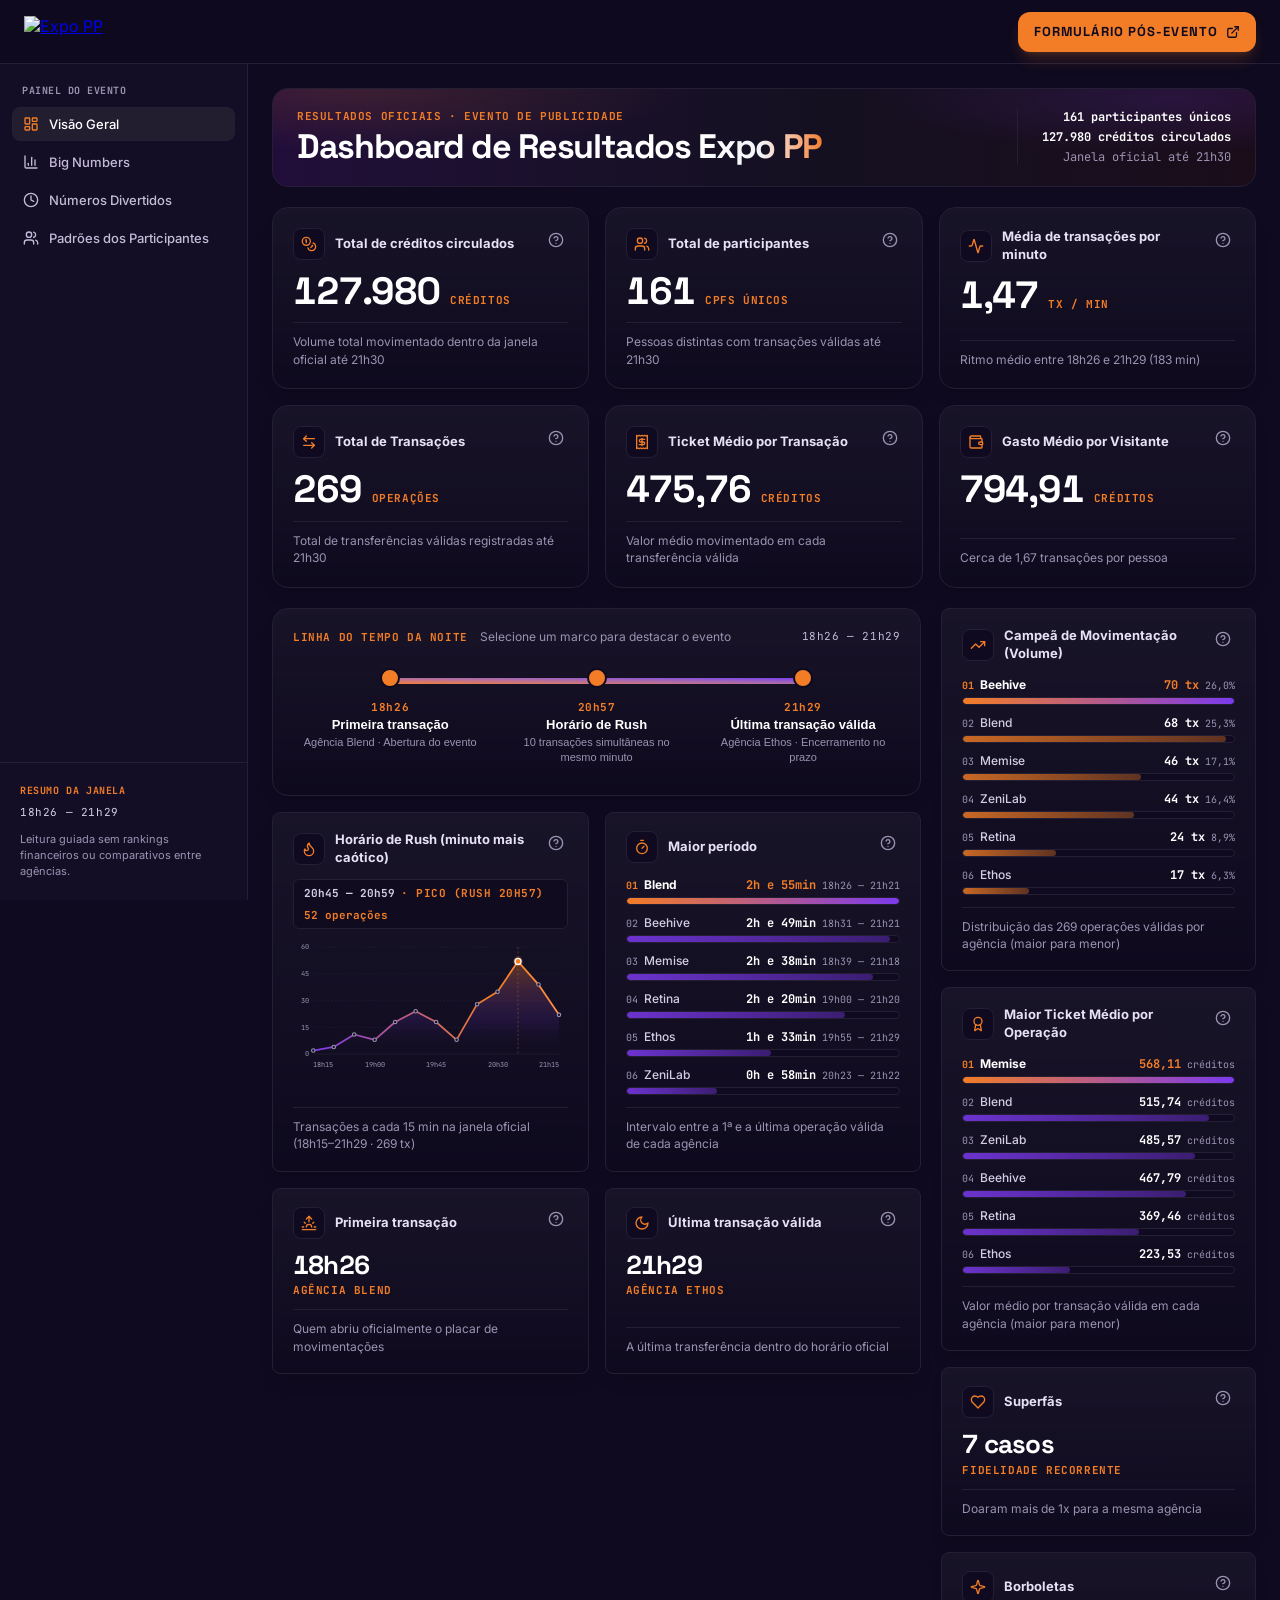
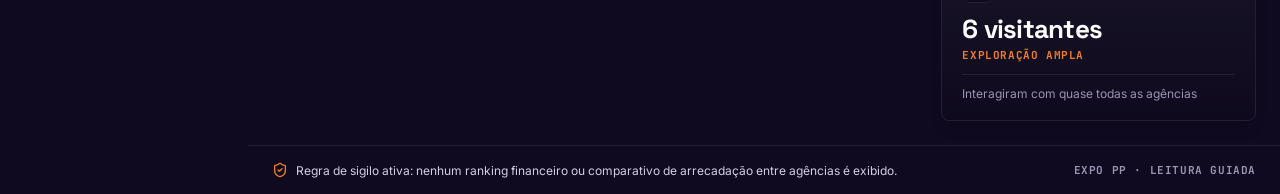
==== public/expo-pp-dashboard.html @ 31210243 "feat: initialize Expo PP dashboard project Set up the project structure with Vite, React 19, and Tai" ====
<!doctype html>
<html lang="pt-BR">
  <head>
    <meta charset="UTF-8" />
    <meta name="viewport" content="width=device-width, initial-scale=1.0" />
    <title>Expo PP — Dashboard de Resultados</title>
    <meta
      name="description"
      content="Dashboard de resultados e destaques comportamentais da Expo PP para os alunos participantes."
    />
    <link rel="preconnect" href="https://fonts.googleapis.com" />
    <link rel="preconnect" href="https://fonts.gstatic.com" crossorigin />
    <link
      href="https://fonts.googleapis.com/css2?family=Inter:wght@400;500;600;700&family=JetBrains+Mono:wght@400;500;700&family=Space+Grotesk:wght@500;700&display=swap"
      rel="stylesheet"
    />
    <style>
      :root {
        --expo-canvas: #0F0A1F;
        --expo-sidebar: #130E26;
        --expo-surface: #161126;
        --expo-surface-raised: #221E30;
        --expo-primary: #F27D26;
        --expo-purple: #7C3AED;
        --expo-hairline: #251F35;
        --expo-text: #FFFFFF;
        --expo-text-secondary: #D4CEE3;
        --expo-text-muted: #9B93B2;
        --expo-shadow-sm: rgba(0, 0, 0, 0.1) 0px 10px 15px -3px, rgba(0, 0, 0, 0.1) 0px 4px 6px -4px;
        --expo-shadow-md: oklab(0.710617 0.106104 0.132957 / 0.2) 0px 10px 15px -3px, oklab(0.710617 0.106104 0.132957 / 0.2) 0px 4px 6px -4px;
        --expo-shadow-lg: oklab(0.710617 0.106104 0.132957 / 0.1) 0px 20px 25px -5px, oklab(0.710617 0.106104 0.132957 / 0.1) 0px 8px 10px -6px;
      }

      *, *::before, *::after {
        box-sizing: border-box;
      }

      html {
        background-color: var(--expo-canvas);
        color: var(--expo-text);
        font-family: "Inter", system-ui, -apple-system, sans-serif;
        scroll-behavior: smooth;
      }

      body {
        margin: 0;
        background-color: var(--expo-canvas);
        color: var(--expo-text);
        -webkit-font-smoothing: antialiased;
        overflow-x: hidden;
      }

      ::selection {
        background: rgba(242, 125, 38, 0.3);
        color: #FFFFFF;
      }

      /* Shell */
      .app-shell {
        display: flex;
        flex-direction: column;
        min-height: 100vh;
      }

      .body-layout {
        display: flex;
        flex: 1;
      }

      .sidebar {
        display: none;
        width: 248px;
        flex-shrink: 0;
        flex-direction: column;
        justify-content: space-between;
        border-right: 1px solid var(--expo-hairline);
        background-color: var(--expo-sidebar);
        position: sticky;
        top: 64px;
        height: calc(100vh - 64px);
      }

      @media (min-width: 1024px) {
        .sidebar {
          display: flex;
        }
      }

      .brand-text {
        font-family: "JetBrains Mono", ui-monospace, monospace;
        font-size: 12px;
        font-weight: 700;
        letter-spacing: 0.6px;
        text-transform: uppercase;
        color: #FFFFFF;
      }

      .sidebar-nav-wrap {
        padding: 20px 12px;
      }

      .sidebar-kicker {
        margin: 0 0 10px;
        padding: 0 10px;
        font-family: "JetBrains Mono", ui-monospace, monospace;
        font-size: 10px;
        font-weight: 700;
        letter-spacing: 0.5px;
        text-transform: uppercase;
        color: var(--expo-text-muted);
      }

      .sidebar-nav {
        display: flex;
        flex-direction: column;
        gap: 4px;
      }

      .sidebar-link {
        display: flex;
        align-items: center;
        gap: 10px;
        padding: 8px 10px;
        border-radius: 8px;
        border: 1px solid transparent;
        text-decoration: none;
        font-size: 13px;
        font-weight: 500;
        color: #C4BBD9;
        white-space: nowrap;
        transition: background-color 150ms cubic-bezier(0.16, 1, 0.3, 1), color 150ms cubic-bezier(0.16, 1, 0.3, 1);
      }

      .sidebar-link:hover,
      .sidebar-link:focus-visible {
        background-color: #1B1530;
        color: #FFFFFF;
        outline: none;
      }

      .sidebar-link[data-active="true"] {
        background-color: var(--expo-surface-raised);
        border-color: var(--expo-hairline);
        color: #FFFFFF;
      }

      .sidebar-link[data-active="true"] svg {
        color: var(--expo-primary);
      }

      .sidebar-footer {
        border-top: 1px solid var(--expo-hairline);
        padding: 20px;
        font-size: 12px;
        line-height: 1.5;
      }

      .workspace {
        display: flex;
        flex: 1;
        min-width: 0;
        flex-direction: column;
      }

      /* Top Header */
      .topbar {
        position: sticky;
        top: 0;
        z-index: 30;
        display: flex;
        align-items: center;
        justify-content: space-between;
        gap: 16px;
        height: 64px;
        padding: 0 16px;
        border-bottom: 1px solid var(--expo-hairline);
        background: rgba(15, 10, 31, 0.95);
        backdrop-filter: blur(12px);
      }

      @media (min-width: 640px) {
        .topbar {
          padding: 0 24px;
        }
      }

      .logo-link {
        display: inline-flex;
        align-items: center;
        flex-shrink: 0;
        border-radius: 8px;
      }

      .logo-link:focus-visible {
        outline: none;
        box-shadow: 0 0 0 2px var(--expo-primary);
      }

      .logo-img {
        height: 32px;
        width: auto;
        object-fit: contain;
        display: block;
      }

      .cta-form-btn {
        display: inline-flex;
        align-items: center;
        gap: 8px;
        height: 40px;
        padding: 0 16px;
        flex-shrink: 0;
        border-radius: 12px;
        background-color: var(--expo-primary);
        color: #0F0A1F;
        text-decoration: none;
        font-family: "Space Grotesk", system-ui, sans-serif;
        font-size: 13px;
        font-weight: 700;
        letter-spacing: 1.1px;
        text-transform: uppercase;
        white-space: nowrap;
        box-shadow: var(--expo-shadow-md);
        transition: background-color 150ms cubic-bezier(0.16, 1, 0.3, 1);
      }

      .cta-form-btn:hover {
        background-color: #FF9142;
      }

      .cta-form-btn:focus-visible {
        outline: none;
        box-shadow: 0 0 0 2px #FFFFFF;
      }

      /* Main Canvas */
      .canvas {
        flex: 1;
        padding: 20px 16px;
      }

      @media (min-width: 640px) {
        .canvas {
          padding: 24px;
        }
      }

      .canvas-inner {
        width: 100%;
        max-width: 1320px;
        margin: 0 auto;
        display: flex;
        flex-direction: column;
        gap: 20px;
      }

      .banner {
        scroll-margin-top: 80px;
        border-radius: 16px;
        border: 1px solid var(--expo-hairline);
        padding: 20px;
        background:
          radial-gradient(50% 90% at 8% 0%, oklab(0.710617 0.106104 0.132957 / 0.14) 0%, transparent 70%),
          radial-gradient(45% 80% at 92% 10%, rgba(124, 58, 237, 0.16) 0%, transparent 70%),
          linear-gradient(
            to right,
            oklab(0.381 0.100917 -0.144194 / 0.25) 0%,
            rgba(22, 18, 33, 0.75) 55%,
            oklab(0.266 0.0637018 0.0467235 / 0.22) 100%
          );
      }

      @media (min-width: 640px) {
        .banner {
          padding: 20px 24px;
        }
      }

      .banner-row {
        display: flex;
        flex-direction: column;
        gap: 12px;
      }

      @media (min-width: 1024px) {
        .banner-row {
          flex-direction: row;
          align-items: center;
          justify-content: space-between;
        }
      }

      .kicker {
        margin: 0;
        font-family: "JetBrains Mono", ui-monospace, monospace;
        font-size: 11px;
        font-weight: 700;
        letter-spacing: 0.6px;
        text-transform: uppercase;
        color: var(--expo-primary);
      }

      .banner-title {
        margin: 6px 0 0;
        font-family: "Space Grotesk", system-ui, sans-serif;
        font-size: 28px;
        font-weight: 700;
        line-height: 1.08;
        letter-spacing: -0.04em;
        text-wrap: balance;
        color: #FFFFFF;
      }

      @media (min-width: 640px) {
        .banner-title {
          font-size: 34px;
        }
      }

      .gradient-word {
        background: linear-gradient(
          to right,
          rgb(255, 255, 255) 0%,
          oklch(0.968 0.007 247.896) 50%,
          rgb(242, 125, 38) 100%
        );
        -webkit-background-clip: text;
        background-clip: text;
        color: transparent;
      }

      .banner-sub {
        margin: 6px 0 0;
        max-width: 672px;
        font-size: 14px;
        line-height: 1.55;
        color: var(--expo-text-secondary);
      }

      .banner-meta {
        display: flex;
        flex-wrap: wrap;
        align-items: center;
        gap: 4px 12px;
        border-top: 1px solid var(--expo-hairline);
        padding-top: 12px;
        font-family: "JetBrains Mono", ui-monospace, monospace;
        font-size: 12px;
        color: var(--expo-text-muted);
      }

      @media (min-width: 1024px) {
        .banner-meta {
          border-top: none;
          border-left: 1px solid var(--expo-hairline);
          padding-top: 0;
          padding-left: 24px;
          flex-direction: column;
          align-items: flex-end;
          flex-shrink: 0;
        }
      }

      .banner-meta strong {
        color: #FFFFFF;
        font-variant-numeric: tabular-nums;
      }

      .banner-dot {
        display: inline;
      }

      @media (min-width: 1024px) {
        .banner-dot {
          display: none;
        }
      }

      /* Section Heads */
      .section-anchor {
        scroll-margin-top: 80px;
      }

      .section-head {
        display: flex;
        flex-wrap: wrap;
        align-items: baseline;
        justify-content: space-between;
        gap: 8px;
        margin-bottom: 12px;
      }

      .section-head-tight {
        margin-bottom: 0;
      }

      .section-title {
        margin: 0;
        font-family: "Space Grotesk", system-ui, sans-serif;
        font-size: 16px;
        font-weight: 700;
        letter-spacing: -0.01em;
        color: #FFFFFF;
      }

      .section-hint {
        font-size: 12px;
        color: var(--expo-text-muted);
      }

      /* Grids */
      .grid-kpi {
        display: grid;
        grid-template-columns: 1fr;
        gap: 16px;
      }

      @media (min-width: 768px) {
        .grid-kpi {
          grid-template-columns: repeat(3, minmax(0, 1fr));
        }
      }

      .bento-12 {
        display: grid;
        grid-template-columns: 1fr;
        gap: 20px;
      }

      @media (min-width: 1280px) {
        .bento-12 {
          grid-template-columns: repeat(12, minmax(0, 1fr));
        }
      }

      .bento-left {
        display: flex;
        flex-direction: column;
        gap: 16px;
      }

      .bento-right {
        display: flex;
        flex-direction: column;
        gap: 16px;
      }

      @media (min-width: 1280px) {
        .bento-left {
          grid-column: span 8 / span 8;
        }
        .bento-right {
          grid-column: span 4 / span 4;
        }
      }

      .grid-2 {
        display: grid;
        grid-template-columns: 1fr;
        gap: 16px;
      }

      @media (min-width: 640px) {
        .grid-2 {
          grid-template-columns: repeat(2, minmax(0, 1fr));
        }
      }

      .grid-3 {
        display: grid;
        grid-template-columns: 1fr;
        gap: 16px;
      }

      @media (min-width: 640px) {
        .grid-3 {
          grid-template-columns: repeat(2, minmax(0, 1fr));
        }
      }

      .grid-patterns {
        display: grid;
        grid-template-columns: 1fr;
        gap: 16px;
      }

      @media (min-width: 768px) {
        .grid-patterns {
          grid-template-columns: repeat(2, minmax(0, 1fr));
        }
      }

      @media (min-width: 1280px) {
        .grid-patterns {
          grid-template-columns: 1fr;
          flex: 1;
        }
      }

      /* Cards */
      .card {
        position: relative;
        display: flex;
        flex-direction: column;
        justify-content: space-between;
        padding: 18px 20px;
        border-radius: 8px;
        background: linear-gradient(180deg, rgba(34, 30, 48, 0.52) 0%, rgba(15, 10, 30, 0.92) 100%);
        border: 1px solid var(--expo-hairline);
        box-shadow: var(--expo-shadow-sm);
        transition:
          transform 180ms cubic-bezier(0.16, 1, 0.3, 1),
          border-color 180ms cubic-bezier(0.16, 1, 0.3, 1),
          box-shadow 180ms cubic-bezier(0.16, 1, 0.3, 1);
      }

      .card-kpi {
        border-radius: 16px;
        padding: 20px;
      }

      .card:hover,
      .card:focus-within {
        z-index: 20;
        transform: translateY(-2px);
        border-color: rgba(242, 125, 38, 0.44);
        box-shadow: var(--expo-shadow-md), 0 0 0 1px rgba(124, 58, 237, 0.25);
      }

      .card-purple:hover,
      .card-purple:focus-within {
        border-color: rgba(124, 58, 237, 0.48);
        box-shadow: var(--expo-shadow-lg), 0 0 0 1px rgba(242, 125, 38, 0.22);
      }

      .card-top {
        display: flex;
        align-items: flex-start;
        justify-content: space-between;
        gap: 8px;
      }

      .card-title-wrap {
        display: flex;
        align-items: center;
        gap: 10px;
        min-width: 0;
      }

      .icon-box {
        display: inline-flex;
        align-items: center;
        justify-content: center;
        width: 32px;
        height: 32px;
        flex-shrink: 0;
        border-radius: 8px;
        border: 1px solid var(--expo-hairline);
        background-color: var(--expo-canvas);
        color: var(--expo-primary);
      }

      .card-title {
        margin: 0;
        font-size: 13px;
        font-weight: 700;
        line-height: 1.38;
        color: #E7E2F3;
      }

      .card-value-row {
        margin-top: 12px;
        display: flex;
        flex-wrap: wrap;
        align-items: baseline;
        gap: 4px 10px;
      }

      .card-value-col {
        margin-top: 12px;
        display: flex;
        flex-direction: column;
        gap: 4px;
      }

      .card-value {
        margin: 0;
        font-family: "Space Grotesk", system-ui, sans-serif;
        font-weight: 700;
        letter-spacing: -0.03em;
        font-variant-numeric: tabular-nums;
        color: #FFFFFF;
      }

      .card-value-kpi {
        font-size: 34px;
        line-height: 1.02;
      }

      @media (min-width: 1280px) {
        .card-value-kpi {
          font-size: 38px;
        }
      }

      .card-value-tile {
        font-size: 24px;
        line-height: 1.1;
      }

      @media (min-width: 640px) {
        .card-value-tile {
          font-size: 26px;
        }
      }

      .card-unit {
        font-family: "JetBrains Mono", ui-monospace, monospace;
        font-size: 11px;
        font-weight: 700;
        letter-spacing: 0.6px;
        text-transform: uppercase;
        color: var(--expo-primary);
      }

      .card-sub {
        margin: 12px 0 0;
        padding-top: 10px;
        border-top: 1px solid var(--expo-hairline);
        font-size: 12px;
        line-height: 1.45;
        color: var(--expo-text-muted);
      }

      /* Horizontal Bar Chart */
      .bar-list {
        list-style: none;
        margin: 14px 0 0;
        padding: 0;
        display: flex;
        flex-direction: column;
        gap: 10px;
      }

      .bar-header {
        display: flex;
        align-items: baseline;
        justify-content: space-between;
        gap: 8px;
        margin-bottom: 4px;
        font-size: 12px;
      }

      .bar-label-wrap {
        display: flex;
        align-items: baseline;
        gap: 6px;
        min-width: 0;
      }

      .bar-rank {
        font-family: "JetBrains Mono", ui-monospace, monospace;
        font-size: 10px;
        font-variant-numeric: tabular-nums;
        color: var(--expo-text-muted);
      }

      .bar-rank-leader {
        font-weight: 700;
        color: var(--expo-primary);
      }

      .bar-agency {
        font-weight: 500;
        color: var(--expo-text-secondary);
        white-space: nowrap;
        overflow: hidden;
        text-overflow: ellipsis;
      }

      .bar-agency-leader {
        font-weight: 700;
        color: #FFFFFF;
      }

      .bar-val-wrap {
        display: flex;
        align-items: baseline;
        gap: 6px;
        flex-shrink: 0;
        font-family: "JetBrains Mono", ui-monospace, monospace;
        font-variant-numeric: tabular-nums;
      }

      .bar-val {
        font-size: 12px;
        font-weight: 700;
        color: #FFFFFF;
      }

      .bar-val-leader {
        color: var(--expo-primary);
      }

      .bar-detail {
        font-size: 10px;
        color: var(--expo-text-muted);
      }

      .bar-track {
        height: 8px;
        width: 100%;
        overflow: hidden;
        border-radius: 4px;
        border: 1px solid var(--expo-hairline);
        background-color: var(--expo-canvas);
      }

      .bar-fill {
        height: 100%;
        border-radius: 3px;
      }

      /* Line Chart */
      .line-chart-wrap {
        margin-top: 12px;
      }

      .line-readout {
        margin-bottom: 8px;
        display: flex;
        flex-wrap: wrap;
        align-items: center;
        justify-content: space-between;
        gap: 8px;
        border-radius: 6px;
        border: 1px solid var(--expo-hairline);
        background-color: rgba(15, 10, 31, 0.8);
        padding: 6px 10px;
        font-family: "JetBrains Mono", ui-monospace, monospace;
        font-size: 11px;
        font-variant-numeric: tabular-nums;
      }

      .line-readout-range {
        font-weight: 700;
        color: var(--expo-text-secondary);
      }

      .line-readout-peak {
        margin-left: 6px;
        font-weight: 700;
        text-transform: uppercase;
        letter-spacing: 0.5px;
        color: var(--expo-primary);
      }

      .line-readout-count {
        font-weight: 700;
        color: var(--expo-primary);
      }

      .line-svg {
        width: 100%;
        height: auto;
        overflow: visible;
        display: block;
        user-select: none;
      }

      .line-hit {
        cursor: pointer;
      }

      .line-hit:focus {
        outline: none;
      }

      /* Tooltip */
      .tooltip-wrap {
        position: relative;
        display: inline-flex;
        align-items: center;
      }

      .tooltip-btn {
        display: inline-flex;
        align-items: center;
        justify-content: center;
        width: 40px;
        height: 40px;
        margin: -8px;
        padding: 0;
        border: none;
        border-radius: 8px;
        background: transparent;
        color: var(--expo-text-muted);
        cursor: pointer;
        transition: color 150ms cubic-bezier(0.16, 1, 0.3, 1);
      }

      .tooltip-btn:hover,
      .tooltip-btn:focus-visible {
        color: var(--expo-primary);
        outline: none;
      }

      .tooltip-btn:focus-visible {
        box-shadow: 0 0 0 2px var(--expo-primary);
      }

      .tooltip-popover {
        position: absolute;
        right: 0;
        top: 100%;
        z-index: 30;
        width: 256px;
        max-width: calc(100vw - 3rem);
        margin-top: 8px;
        padding: 12px;
        border-radius: 8px;
        border: 1px solid rgba(242, 125, 38, 0.4);
        background-color: #17112B;
        color: #D4CEE3;
        font-size: 12px;
        line-height: 1.5;
        text-align: left;
        box-shadow: 0 14px 28px -6px rgba(0, 0, 0, 0.6), 0 10px 15px -3px oklab(0.710617 0.106104 0.132957 / 0.18);
        display: none;
      }

      .tooltip-popover[data-open="true"] {
        display: block;
      }

      .tooltip-kicker {
        margin: 0 0 4px;
        font-family: "JetBrains Mono", ui-monospace, monospace;
        font-size: 10px;
        font-weight: 700;
        letter-spacing: 0.5px;
        text-transform: uppercase;
        color: var(--expo-primary);
      }

      .tooltip-body {
        margin: 0;
      }

      /* Timeline */
      .timeline-head {
        display: flex;
        flex-wrap: wrap;
        align-items: center;
        justify-content: space-between;
        gap: 8px;
        margin-bottom: 16px;
      }

      .timeline-desktop-wrap {
        position: relative;
        display: none;
      }

      .timeline-track {
        pointer-events: none;
        position: absolute;
        left: 16.67%;
        right: 16.67%;
        top: 18px;
        height: 6px;
        border-radius: 8px;
        background-color: var(--expo-hairline);
      }

      .timeline-fill {
        height: 100%;
        width: 100%;
        border-radius: 8px;
        background: linear-gradient(to right top in oklab, rgb(242, 125, 38) 0%, rgb(124, 58, 237) 100%);
      }

      .timeline-grid {
        position: relative;
        list-style: none;
        margin: 0;
        padding: 0;
        display: grid;
        grid-template-columns: repeat(3, minmax(0, 1fr));
        gap: 12px;
      }

      .timeline-node-btn {
        display: flex;
        width: 100%;
        flex-direction: column;
        align-items: center;
        text-align: center;
        padding: 8px 8px 10px;
        border: none;
        border-radius: 8px;
        background: transparent;
        cursor: pointer;
        transition: background-color 150ms cubic-bezier(0.16, 1, 0.3, 1);
      }

      .timeline-node-btn:hover {
        background-color: rgba(27, 21, 48, 0.6);
      }

      .timeline-node-btn[aria-pressed="true"] {
        background-color: rgba(34, 30, 48, 0.75);
      }

      .timeline-node-btn:focus-visible {
        outline: none;
        box-shadow: 0 0 0 2px var(--expo-primary);
      }

      .timeline-dot {
        position: relative;
        z-index: 10;
        display: inline-block;
        width: 20px;
        height: 20px;
        margin-bottom: 12px;
        border-radius: 9999px;
        border: 2px solid #0F0A1F;
        background-color: var(--expo-primary);
        transition: transform 150ms cubic-bezier(0.16, 1, 0.3, 1), box-shadow 150ms cubic-bezier(0.16, 1, 0.3, 1);
      }

      .timeline-node-btn:hover .timeline-dot {
        transform: scale(1.1);
      }

      .timeline-node-btn[aria-pressed="true"] .timeline-dot {
        transform: scale(1.1);
        border-color: #FFFFFF;
        box-shadow: 0 0 0 4px rgba(242, 125, 38, 0.22);
      }

      .timeline-mobile {
        list-style: none;
        margin: 0;
        padding: 0;
        display: flex;
        flex-direction: column;
        gap: 8px;
      }

      .timeline-mobile-btn {
        display: flex;
        width: 100%;
        align-items: flex-start;
        gap: 12px;
        padding: 10px;
        border-radius: 8px;
        border: 1px solid var(--expo-hairline);
        background: transparent;
        text-align: left;
        cursor: pointer;
      }

      .timeline-mobile-btn[aria-pressed="true"] {
        border-color: rgba(242, 125, 38, 0.5);
        background-color: rgba(34, 30, 48, 0.75);
      }

      @media (min-width: 768px) {
        .timeline-desktop-wrap {
          display: block;
        }
        .timeline-mobile {
          display: none;
        }
      }

      .timeline-note {
        margin: 12px 0 0;
        padding-top: 10px;
        border-top: 1px solid var(--expo-hairline);
        font-size: 12px;
        color: var(--expo-text-secondary);
      }

      .card-selected {
        border-color: rgba(242, 125, 38, 0.65) !important;
        box-shadow: 0 0 0 1px rgba(242, 125, 38, 0.4), var(--expo-shadow-md) !important;
      }

      .timeline-time {
        margin: 0;
        font-family: "JetBrains Mono", ui-monospace, monospace;
        font-size: 11px;
        font-weight: 700;
        font-variant-numeric: tabular-nums;
        letter-spacing: 0.6px;
        color: var(--expo-primary);
      }

      .timeline-label {
        margin: 2px 0 0;
        font-size: 13px;
        font-weight: 700;
        line-height: 1.35;
        color: #FFFFFF;
      }

      .timeline-sub {
        margin: 2px 0 0;
        font-size: 11px;
        line-height: 1.35;
        color: var(--expo-text-muted);
      }

      /* Footer */
      .footer {
        border-top: 1px solid var(--expo-hairline);
        background-color: var(--expo-canvas);
        padding: 16px;
      }

      @media (min-width: 640px) {
        .footer {
          padding: 16px 24px;
        }
      }

      .footer-inner {
        max-width: 1320px;
        margin: 0 auto;
        display: flex;
        flex-direction: column;
        gap: 8px;
        font-size: 12px;
        color: var(--expo-text-muted);
      }

      @media (min-width: 640px) {
        .footer-inner {
          flex-direction: row;
          align-items: center;
          justify-content: space-between;
        }
      }

      .footer-privacy {
        display: flex;
        align-items: center;
        gap: 8px;
        color: var(--expo-text-secondary);
      }

      @media (prefers-reduced-motion: reduce) {
        html {
          scroll-behavior: auto;
        }
        .card {
          transition: none;
        }
        .card:hover,
        .card:focus-within {
          transform: none;
        }
      }
    </style>
  </head>
  <body>
    <div class="app-shell">
      <header class="topbar">
        <a href="#visao-geral" class="logo-link">
          <img src="/assets/aistudio/image_f7f0da98.png" alt="Expo PP" class="logo-img" />
        </a>

        <a
          href="https://forms.gle/UCGH6Pug6AW7fHS66"
          target="_blank"
          rel="noopener noreferrer"
          class="cta-form-btn"
        >
          <span>Formulário Pós-Evento</span>
          <svg width="14" height="14" viewBox="0 0 24 24" fill="none" stroke="currentColor" stroke-width="2.2" stroke-linecap="round" stroke-linejoin="round" aria-hidden="true">
            <path d="M15 3h6v6"/><path d="M10 14 21 3"/><path d="M18 13v6a2 2 0 0 1-2 2H5a2 2 0 0 1-2-2V8a2 2 0 0 1 2-2h6"/>
          </svg>
        </a>
      </header>

      <div class="body-layout">
        <aside class="sidebar" aria-label="Navegação do painel">
          <div class="sidebar-nav-wrap">
            <p class="sidebar-kicker">Painel do Evento</p>
            <nav class="sidebar-nav">
              <a href="#visao-geral" class="sidebar-link" data-nav="visao-geral" data-active="true">
                <svg width="16" height="16" viewBox="0 0 24 24" fill="none" stroke="currentColor" stroke-width="2" stroke-linecap="round" stroke-linejoin="round" aria-hidden="true"><rect width="7" height="9" x="3" y="3" rx="1"/><rect width="7" height="5" x="14" y="3" rx="1"/><rect width="7" height="9" x="14" y="12" rx="1"/><rect width="7" height="5" x="3" y="16" rx="1"/></svg>
                <span>Visão Geral</span>
              </a>
              <a href="#big-numbers" class="sidebar-link" data-nav="big-numbers" data-active="false">
                <svg width="16" height="16" viewBox="0 0 24 24" fill="none" stroke="currentColor" stroke-width="2" stroke-linecap="round" stroke-linejoin="round" aria-hidden="true"><path d="M3 3v16a2 2 0 0 0 2 2h16"/><path d="M18 17V9"/><path d="M13 17V5"/><path d="M8 17v-3"/></svg>
                <span>Big Numbers</span>
              </a>
              <a href="#numeros-divertidos" class="sidebar-link" data-nav="numeros-divertidos" data-active="false">
                <svg width="16" height="16" viewBox="0 0 24 24" fill="none" stroke="currentColor" stroke-width="2" stroke-linecap="round" stroke-linejoin="round" aria-hidden="true"><circle cx="12" cy="12" r="10"/><polyline points="12 6 12 12 16 14"/></svg>
                <span>Números Divertidos</span>
              </a>
              <a href="#padroes" class="sidebar-link" data-nav="padroes" data-active="false">
                <svg width="16" height="16" viewBox="0 0 24 24" fill="none" stroke="currentColor" stroke-width="2" stroke-linecap="round" stroke-linejoin="round" aria-hidden="true"><path d="M16 21v-2a4 4 0 0 0-4-4H6a4 4 0 0 0-4 4v2"/><circle cx="9" cy="7" r="4"/><path d="M22 21v-2a4 4 0 0 0-3-3.87"/><path d="M16 3.13a4 4 0 0 1 0 7.75"/></svg>
                <span>Padrões dos Participantes</span>
              </a>
            </nav>
          </div>

          <div class="sidebar-footer">
            <p class="kicker" style="font-size:10px;">Resumo da Janela</p>
            <p class="timeline-time" style="color:#D4CEE3;font-weight:400;margin-top:6px;">18h26 — 21h29</p>
            <p style="margin:12px 0 0;font-size:11px;line-height:1.45;color:#9B93B2;">
              Leitura guiada sem rankings financeiros ou comparativos entre agências.
            </p>
          </div>
        </aside>

        <div class="workspace">

        <main class="canvas">
          <div class="canvas-inner">
            <section id="visao-geral" class="banner">
              <div class="banner-row">
                <div>
                  <p class="kicker">Resultados Oficiais · Evento de Publicidade</p>
                  <h1 class="banner-title">
                    Dashboard de Resultados <span class="gradient-word">Expo PP</span>
                  </h1>
                </div>

                <div class="banner-meta">
                  <strong>161 participantes únicos</strong>
                  <span class="banner-dot" aria-hidden="true">·</span>
                  <strong>127.980 créditos circulados</strong>
                  <span class="banner-dot" aria-hidden="true">·</span>
                  <span>Janela oficial até 21h30</span>
                </div>
              </div>
            </section>

            <section id="big-numbers" class="section-anchor" aria-label="Big Numbers">
              <div id="grid-big-numbers" class="grid-kpi"></div>
            </section>

            <div class="bento-12">
              <section id="numeros-divertidos" class="section-anchor bento-left" aria-label="Números Divertidos">
                <div id="timeline-card" class="card card-kpi" aria-label="Linha do tempo cronológica dos principais marcos do evento"></div>
                <div id="grid-fun-top" class="grid-2"></div>
                <div id="grid-fun-bottom" class="grid-3"></div>
              </section>

              <section id="padroes" class="section-anchor bento-right" aria-label="Padrões dos Participantes">
                <div id="grid-patterns" class="grid-patterns"></div>
              </section>
            </div>
          </div>
        </main>

          <footer class="footer">
            <div class="footer-inner">
              <div class="footer-privacy">
                <svg width="16" height="16" viewBox="0 0 24 24" fill="none" stroke="#F27D26" stroke-width="2" stroke-linecap="round" stroke-linejoin="round" aria-hidden="true">
                  <path d="M20 13c0 5-3.5 7.5-7.66 8.95a1 1 0 0 1-.67-.01C7.5 20.5 4 18 4 13V6a1 1 0 0 1 1-1c2 0 4.5-1.2 6.24-2.72a1.17 1.17 0 0 1 1.52 0C14.51 3.81 17 5 19 5a1 1 0 0 1 1 1z"/>
                  <path d="m9 12 2 2 4-4"/>
                </svg>
                <span>Regra de sigilo ativa: nenhum ranking financeiro ou comparativo de arrecadação entre agências é exibido.</span>
              </div>
              <span class="brand-text" style="color: #9B93B2; font-size: 11px;">Expo PP · Leitura Guiada</span>
            </div>
          </footer>
        </div>
      </div>
    </div>

    <script>
      (function () {
        const ICONS = {
          coins: '<circle cx="8" cy="8" r="6"/><path d="M18.09 10.37A6 6 0 1 1 10.34 18"/><path d="M7 6h1v4"/><path d="m16.71 13.88.7.71-2.82 2.82"/>',
          users: '<path d="M16 21v-2a4 4 0 0 0-4-4H6a4 4 0 0 0-4 4v2"/><circle cx="9" cy="7" r="4"/><path d="M22 21v-2a4 4 0 0 0-3-3.87"/><path d="M16 3.13a4 4 0 0 1 0 7.75"/>',
          activity: '<path d="M22 12h-2.48a2 2 0 0 0-1.93 1.46l-2.35 8.36a.25.25 0 0 1-.48 0L9.24 2.18a.25.25 0 0 0-.48 0l-2.35 8.36A2 2 0 0 1 4.49 12H2"/>',
          flame: '<path d="M8.5 14.5A2.5 2.5 0 0 0 11 12c0-1.38-.5-2-1-3-1.072-2.143-.224-4.054 2-6 .5 2.5 2 4.9 4 6.5 2 1.6 3 3.5 3 5.5a7 7 0 1 1-14 0c0-1.153.433-2.294 1-3a2.5 2.5 0 0 0 2.5 2.5z"/>',
          timer: '<line x1="10" x2="14" y1="2" y2="2"/><line x1="12" x2="15" y1="14" y2="11"/><circle cx="12" cy="14" r="8"/>',
          sunrise: '<path d="M12 2v8"/><path d="m4.93 10.93 1.41 1.41"/><path d="M2 18h2"/><path d="M20 18h2"/><path d="m19.07 10.93-1.41 1.41"/><path d="M22 22H2"/><path d="m8 6 4-4 4 4"/><path d="M16 18a4 4 0 0 0-8 0"/>',
          moon: '<path d="M12 3a6 6 0 0 0 9 9 9 9 0 1 1-9-9Z"/>',
          clockAlert: '<path d="M12 6v6l4 2"/><path d="M16 21.16a10 10 0 1 1 5-13.516"/><path d="M20 11.5v6"/><path d="M20 21.5h.01"/>',
          heart: '<path d="M19 14c1.49-1.46 3-3.21 3-5.5A5.5 5.5 0 0 0 16.5 3c-1.76 0-3 .5-4.5 2-1.5-1.5-2.74-2-4.5-2A5.5 5.5 0 0 0 2 8.5c0 2.3 1.5 4.05 3 5.5l7 7Z"/>',
          sparkles: '<path d="M9.937 15.5A2 2 0 0 0 8.5 14.063l-6.135-1.582a.5.5 0 0 1 0-.962L8.5 9.936A2 2 0 0 0 9.937 8.5l1.582-6.135a.5.5 0 0 1 .963 0L14.063 8.5A2 2 0 0 0 15.5 9.937l6.135 1.581a.5.5 0 0 1 0 .964L15.5 14.063a2 2 0 0 0-1.437 1.437l-1.582 6.135a.5.5 0 0 1-.963 0z"/>',
          gem: '<path d="M6 3h12l4 6-10 13L2 9Z"/><path d="M11 3 8 9l4 13 4-13-3-6"/><path d="M2 9h20"/>',
          arrowLeftRight: '<path d="M8 3 4 7l4 4"/><path d="M4 7h16"/><path d="m16 21 4-4-4-4"/><path d="M20 17H4"/>',
          receipt: '<path d="M4 2v20l2-1 2 1 2-1 2 1 2-1 2 1 2-1 2 1V2l-2 1-2-1-2 1-2-1-2 1-2-1-2 1Z"/><path d="M16 8h-6a2 2 0 1 0 0 4h4a2 2 0 1 1 0 4H8"/><path d="M12 17.5v-11"/>',
          wallet: '<path d="M19 7V4a1 1 0 0 0-1-1H5a2 2 0 0 0 0 4h15a1 1 0 0 1 1 1v4h-3a2 2 0 0 0 0 4h3a1 1 0 0 0 1-1v-2a1 1 0 0 0-1-1"/><path d="M3 5v14a2 2 0 0 0 2 2h15a1 1 0 0 0 1-1v-4"/>',
          trendingUp: '<polyline points="22 7 13.5 15.5 8.5 10.5 2 17"/><polyline points="16 7 22 7 22 13"/>',
          award: '<path d="m15.477 12.89 1.515 8.526a.5.5 0 0 1-.81.47l-3.58-2.687a1 1 0 0 0-1.197 0l-3.586 2.686a.5.5 0 0 1-.81-.469l1.514-8.526"/><circle cx="12" cy="8" r="6"/>'
        };

        const BIG_NUMBERS = [
          {
            id: 'total-credits',
            title: 'Total de créditos circulados',
            value: '127.980',
            unit: 'créditos',
            subtitle: 'Volume total movimentado dentro da janela oficial até 21h30',
            tooltip: 'Soma global dos créditos transferidos nas 269 operações válidas até as 21h30, sem detalhamento ou ranking por agência.',
            icon: 'coins',
            tone: 'orange',
            variant: 'kpi'
          },
          {
            id: 'unique-participants',
            title: 'Total de participantes',
            value: '161',
            unit: 'CPFs únicos',
            subtitle: 'Pessoas distintas com transações válidas até 21h30',
            tooltip: 'Contagem de CPFs únicos que efetuaram pelo menos uma transferência de créditos dentro do horário oficial.',
            icon: 'users',
            tone: 'purple',
            variant: 'kpi'
          },
          {
            id: 'tx-per-minute',
            title: 'Média de transações por minuto',
            value: '1,47',
            unit: 'tx / min',
            subtitle: 'Ritmo médio entre 18h26 e 21h29 (183 min)',
            tooltip: 'Razão entre as 269 transações válidas e os 183,1 minutos corridos da primeira (18h26) à última operação válida (21h29).',
            icon: 'activity',
            tone: 'orange',
            variant: 'kpi'
          },
          {
            id: 'total-transactions',
            title: 'Total de Transações',
            value: '269',
            unit: 'operações',
            subtitle: 'Total de transferências válidas registradas até 21h30',
            tooltip: 'Quantidade total de operações confirmadas dentro do horário oficial do evento (excluindo 2 registros após 21h30).',
            icon: 'arrowLeftRight',
            tone: 'purple',
            variant: 'kpi'
          },
          {
            id: 'avg-ticket',
            title: 'Ticket Médio por Transação',
            value: '475,76',
            unit: 'créditos',
            subtitle: 'Valor médio movimentado em cada transferência válida',
            tooltip: 'Média calculada dividindo o total de créditos circulados (127.980) pelas 269 operações válidas registradas.',
            icon: 'receipt',
            tone: 'orange',
            variant: 'kpi'
          },
          {
            id: 'avg-spend-visitor',
            title: 'Gasto Médio por Visitante',
            value: '794,91',
            unit: 'créditos',
            subtitle: 'Cerca de 1,67 transações por pessoa',
            tooltip: 'Média de créditos investidos por CPF único participante dentro da janela oficial (127.980 créditos entre 161 pessoas, ~1,67 tx/pessoa).',
            icon: 'wallet',
            tone: 'purple',
            variant: 'kpi'
          }
        ];

        const FUN_TOP = [
          {
            id: 'rush-hour',
            title: 'Horário de Rush (minuto mais caótico)',
            value: '20h57',
            unit: '10 transações simultâneas',
            subtitle: 'Transações a cada 15 min na janela oficial (18h15–21h29 · 269 tx)',
            tooltip: 'Evolução do volume de transações em intervalos de 15 minutos durante toda a janela oficial (18h15 às 21h29), desconsiderando registros após 21h30. O pico ocorre entre 20h45 e 20h59 (52 operações, incluindo o rush de 10 tx às 20h57).',
            icon: 'flame',
            tone: 'orange',
            variant: 'tile',
            lineSeries: [
              { label: '18h15', rangeLabel: '18h15 — 18h29', count: 2 },
              { label: '18h30', rangeLabel: '18h30 — 18h44', count: 4 },
              { label: '18h45', rangeLabel: '18h45 — 18h59', count: 11 },
              { label: '19h00', rangeLabel: '19h00 — 19h14', count: 8 },
              { label: '19h15', rangeLabel: '19h15 — 19h29', count: 18 },
              { label: '19h30', rangeLabel: '19h30 — 19h44', count: 24 },
              { label: '19h45', rangeLabel: '19h45 — 19h59', count: 18 },
              { label: '20h00', rangeLabel: '20h00 — 20h14', count: 8 },
              { label: '20h15', rangeLabel: '20h15 — 20h29', count: 28 },
              { label: '20h30', rangeLabel: '20h30 — 20h44', count: 35 },
              { label: '20h45', rangeLabel: '20h45 — 20h59', count: 52 },
              { label: '21h00', rangeLabel: '21h00 — 21h14', count: 39 },
              { label: '21h15', rangeLabel: '21h15 — 21h29', count: 22 }
            ]
          },
          {
            id: 'marathon',
            title: 'Maior período',
            value: '2h e 55min',
            unit: 'Agência Blend',
            subtitle: 'Intervalo entre a 1ª e a última operação válida de cada agência',
            tooltip: 'Diferença de tempo entre a primeira e a última operação válida (até 21h30) da mesma agência, medindo apenas duração — nunca faturamento.',
            icon: 'timer',
            tone: 'purple',
            variant: 'tile',
            bars: [
              { agency: 'Blend', numericValue: 175, displayValue: '2h e 55min', detail: '18h26 — 21h21' },
              { agency: 'Beehive', numericValue: 169, displayValue: '2h e 49min', detail: '18h31 — 21h21' },
              { agency: 'Memise', numericValue: 158, displayValue: '2h e 38min', detail: '18h39 — 21h18' },
              { agency: 'Retina', numericValue: 140, displayValue: '2h e 20min', detail: '19h00 — 21h20' },
              { agency: 'Ethos', numericValue: 93, displayValue: '1h e 33min', detail: '19h55 — 21h29' },
              { agency: 'ZeniLab', numericValue: 58, displayValue: '0h e 58min', detail: '20h23 — 21h22' }
            ]
          }
        ];

        const FUN_BOTTOM = [
          {
            id: 'early-bird',
            title: 'Primeira transação',
            value: '18h26',
            unit: 'Agência Blend',
            subtitle: 'Quem abriu oficialmente o placar de movimentações',
            tooltip: 'Primeira agência a registrar uma transferência válida na abertura da feira.',
            icon: 'sunrise',
            tone: 'orange',
            variant: 'tile'
          },
          {
            id: 'night-flight',
            title: 'Última transação válida',
            value: '21h29',
            unit: 'Agência Ethos',
            subtitle: 'A última transferência dentro do horário oficial',
            tooltip: 'Última movimentação confirmada antes do encerramento oficial do evento às 21h30.',
            icon: 'moon',
            tone: 'purple',
            variant: 'tile'
          }
        ];

        const PATTERNS = [
          {
            id: 'volume-champion',
            title: 'Campeã de Movimentação (Volume)',
            value: '70 transações',
            unit: 'Agência Beehive',
            subtitle: 'Distribuição das 269 operações válidas por agência (maior para menor)',
            tooltip: 'Quantidade de transações válidas (até 21h30) registradas por cada agência, medindo apenas volume de operações e não faturamento.',
            icon: 'trendingUp',
            tone: 'orange',
            variant: 'tile',
            bars: [
              { agency: 'Beehive', numericValue: 70, displayValue: '70 tx', detail: '26,0%' },
              { agency: 'Blend', numericValue: 68, displayValue: '68 tx', detail: '25,3%' },
              { agency: 'Memise', numericValue: 46, displayValue: '46 tx', detail: '17,1%' },
              { agency: 'ZeniLab', numericValue: 44, displayValue: '44 tx', detail: '16,4%' },
              { agency: 'Retina', numericValue: 24, displayValue: '24 tx', detail: '8,9%' },
              { agency: 'Ethos', numericValue: 17, displayValue: '17 tx', detail: '6,3%' }
            ]
          },
          {
            id: 'highest-avg-ticket',
            title: 'Maior Ticket Médio por Operação',
            value: '568,11 créditos',
            unit: 'Agência Memise',
            subtitle: 'Valor médio por transação válida em cada agência (maior para menor)',
            tooltip: 'Média de créditos transferidos por operação válida em cada agência, sem exibir ou comparar arrecadação total.',
            icon: 'award',
            tone: 'purple',
            variant: 'tile',
            bars: [
              { agency: 'Memise', numericValue: 568.11, displayValue: '568,11', detail: 'créditos' },
              { agency: 'Blend', numericValue: 515.74, displayValue: '515,74', detail: 'créditos' },
              { agency: 'ZeniLab', numericValue: 485.57, displayValue: '485,57', detail: 'créditos' },
              { agency: 'Beehive', numericValue: 467.79, displayValue: '467,79', detail: 'créditos' },
              { agency: 'Retina', numericValue: 369.46, displayValue: '369,46', detail: 'créditos' },
              { agency: 'Ethos', numericValue: 223.53, displayValue: '223,53', detail: 'créditos' }
            ]
          },
          {
            id: 'superfans',
            title: 'Superfãs',
            value: '7 casos',
            unit: 'fidelidade recorrente',
            subtitle: 'Doaram mais de 1x para a mesma agência',
            tooltip: 'Superfã é o participante que voltou a investir créditos mais de uma vez na mesma agência ao longo da noite.',
            icon: 'heart',
            tone: 'orange',
            variant: 'tile'
          },
          {
            id: 'butterflies',
            title: 'Borboletas',
            value: '6 visitantes',
            unit: 'exploração ampla',
            subtitle: 'Interagiram com quase todas as agências',
            tooltip: 'Visitantes curiosos que circularam pelo evento inteiro e distribuíram apoios por quase todas as agências participantes.',
            icon: 'sparkles',
            tone: 'purple',
            variant: 'tile'
          }
        ];

        const MILESTONES = [
          { targetId: 'early-bird', time: '18h26', title: 'Primeira transação', detail: 'Agência Blend · Abertura do evento', note: 'Marco inicial · Primeira transação às 18h26 pela Agência Blend.' },
          { targetId: 'rush-hour', time: '20h57', title: 'Horário de Rush', detail: '10 transações simultâneas no mesmo minuto', note: '+2h31 após a abertura · Pico máximo de transações simultâneas.' },
          { targetId: 'night-flight', time: '21h29', title: 'Última transação válida', detail: 'Agência Ethos · Encerramento no prazo', note: '+32min após o Rush · Última transação válida às 21h29 pela Agência Ethos.' }
        ];

        function escapeHtml(text) {
          return String(text)
            .replace(/&/g, '&amp;')
            .replace(/</g, '&lt;')
            .replace(/>/g, '&gt;')
            .replace(/"/g, '&quot;');
        }

        function renderBars(bars, isPurple, title) {
          const maxVal = Math.max.apply(null, bars.map(function (b) { return b.numericValue; }).concat([1]));
          const rowsHtml = bars.map(function (bar, index) {
            const widthPercent = Math.max(8, Math.round((bar.numericValue / maxVal) * 1000) / 10);
            const isLeader = index === 0;
            const fillGradient = isLeader
              ? 'linear-gradient(90deg, #F27D26 0%, #7C3AED 100%)'
              : isPurple
                ? 'linear-gradient(90deg, rgba(124, 58, 237, 0.85) 0%, rgba(124, 58, 237, 0.4) 100%)'
                : 'linear-gradient(90deg, rgba(242, 125, 38, 0.82) 0%, rgba(242, 125, 38, 0.35) 100%)';
            const rankStr = String(index + 1).padStart(2, '0');
            return (
              '<li>' +
                '<div class="bar-header">' +
                  '<div class="bar-label-wrap">' +
                    '<span class="bar-rank ' + (isLeader ? 'bar-rank-leader' : '') + '">' + rankStr + '</span>' +
                    '<span class="bar-agency ' + (isLeader ? 'bar-agency-leader' : '') + '">' + escapeHtml(bar.agency) + '</span>' +
                  '</div>' +
                  '<div class="bar-val-wrap">' +
                    '<span class="bar-val ' + (isLeader ? 'bar-val-leader' : '') + '">' + escapeHtml(bar.displayValue) + '</span>' +
                    (bar.detail ? '<span class="bar-detail">' + escapeHtml(bar.detail) + '</span>' : '') +
                  '</div>' +
                '</div>' +
                '<div class="bar-track" role="progressbar" aria-label="' + escapeHtml(bar.agency + ': ' + bar.displayValue + (bar.detail ? ' (' + bar.detail + ')' : '')) + '" aria-valuenow="' + bar.numericValue + '" aria-valuemin="0" aria-valuemax="' + maxVal + '">' +
                  '<div class="bar-fill" style="width:' + widthPercent + '%;background:' + fillGradient + ';"></div>' +
                '</div>' +
              '</li>'
            );
          }).join('');
          return '<ol class="bar-list" aria-label="Gráfico comparativo de ' + escapeHtml(title) + '">' + rowsHtml + '</ol>';
        }

        function renderLineChart(series, title, activeIndex) {
          const SVG_WIDTH = 380;
          const SVG_HEIGHT = 186;
          const PAD_LEFT = 28;
          const PAD_RIGHT = 12;
          const PAD_TOP = 14;
          const PAD_BOTTOM = 24;
          const PLOT_WIDTH = SVG_WIDTH - PAD_LEFT - PAD_RIGHT;
          const PLOT_HEIGHT = SVG_HEIGHT - PAD_TOP - PAD_BOTTOM;
          const MAX_Y = 60;
          const Y_TICKS = [0, 15, 30, 45, 60];

          let peakIndex = 0;
          for (let i = 1; i < series.length; i++) {
            if (series[i].count > series[peakIndex].count) peakIndex = i;
          }
          const idx = typeof activeIndex === 'number' ? activeIndex : peakIndex;
          const coords = series.map(function (point, index) {
            const x = series.length === 1
              ? PAD_LEFT + PLOT_WIDTH / 2
              : PAD_LEFT + (index / (series.length - 1)) * PLOT_WIDTH;
            const y = PAD_TOP + PLOT_HEIGHT - (point.count / MAX_Y) * PLOT_HEIGHT;
            return { x: x, y: y, point: point };
          });

          const linePath = coords.map(function (c, i) {
            return (i === 0 ? 'M' : 'L') + ' ' + c.x.toFixed(1) + ' ' + c.y.toFixed(1);
          }).join(' ');
          const baselineY = PAD_TOP + PLOT_HEIGHT;
          const areaPath = linePath + ' L ' + coords[coords.length - 1].x.toFixed(1) + ' ' + baselineY.toFixed(1) + ' L ' + coords[0].x.toFixed(1) + ' ' + baselineY.toFixed(1) + ' Z';
          const active = coords[idx] || coords[peakIndex];
          const isPeak = idx === peakIndex;

          const gridHtml = Y_TICKS.map(function (tick) {
            const y = PAD_TOP + PLOT_HEIGHT - (tick / MAX_Y) * PLOT_HEIGHT;
            return (
              '<line x1="' + PAD_LEFT + '" y1="' + y + '" x2="' + (SVG_WIDTH - PAD_RIGHT) + '" y2="' + y + '" stroke="#251F35" stroke-width="1"' + (tick === 0 ? '' : ' stroke-dasharray="2 3"') + '/>' +
              '<text x="' + (PAD_LEFT - 6) + '" y="' + (y + 3) + '" text-anchor="end" fill="#9B93B2" font-size="9.5" font-family="JetBrains Mono, ui-monospace, monospace">' + tick + '</text>'
            );
          }).join('');

          const pointsHtml = coords.map(function (c, index) {
            const showXLabel = index % 3 === 0;
            const isCurrent = index === idx;
            const isPointPeak = index === peakIndex;
            const anchor = index === 0 ? 'start' : index === coords.length - 1 ? 'end' : 'middle';
            return (
              (showXLabel ? '<text x="' + c.x + '" y="' + (SVG_HEIGHT - 6) + '" text-anchor="' + anchor + '" fill="' + (isCurrent ? '#FFFFFF' : '#9B93B2') + '" font-size="9.5" font-weight="' + (isCurrent ? '700' : '400') + '" font-family="JetBrains Mono, ui-monospace, monospace">' + escapeHtml(c.point.label) + '</text>' : '') +
              (isCurrent ? '<circle cx="' + c.x + '" cy="' + c.y + '" r="7" fill="rgba(242, 125, 38, 0.22)"/>' : '') +
              '<circle cx="' + c.x + '" cy="' + c.y + '" r="' + (isCurrent ? '4.2' : isPointPeak ? '3.5' : '2.4') + '" fill="' + (isCurrent || isPointPeak ? '#F27D26' : '#161126') + '" stroke="' + (isCurrent ? '#FFFFFF' : isPointPeak ? '#F27D26' : '#9B93B2') + '" stroke-width="' + (isCurrent ? '1.8' : '1.5') + '"/>' +
              '<circle cx="' + c.x + '" cy="' + c.y + '" r="13" fill="transparent" class="line-hit" tabindex="0" role="button" data-line-index="' + index + '" aria-label="' + escapeHtml(c.point.rangeLabel + ': ' + c.point.count + ' transações') + '"/>'
            );
          }).join('');

          return (
            '<div class="line-chart-wrap" data-peak-index="' + peakIndex + '">' +
              '<div class="line-readout">' +
                '<div>' +
                  '<span class="line-readout-range">' + escapeHtml(active.point.rangeLabel) + '</span>' +
                  (isPeak ? '<span class="line-readout-peak">· Pico (Rush 20h57)</span>' : '') +
                '</div>' +
                '<span class="line-readout-count">' + active.point.count + ' ' + (active.point.count === 1 ? 'operação' : 'operações') + '</span>' +
              '</div>' +
              '<svg viewBox="0 0 ' + SVG_WIDTH + ' ' + SVG_HEIGHT + '" role="img" aria-label="Gráfico de linha de ' + escapeHtml(title) + ': quantidade de transações por blocos de 15 minutos das 18h15 às 21h30" class="line-svg">' +
                '<defs>' +
                  '<linearGradient id="expoLineAreaGrad" x1="0" y1="0" x2="0" y2="1">' +
                    '<stop offset="0%" stop-color="#F27D26" stop-opacity="0.34"/>' +
                    '<stop offset="65%" stop-color="#7C3AED" stop-opacity="0.12"/>' +
                    '<stop offset="100%" stop-color="#0F0A1F" stop-opacity="0"/>' +
                  '</linearGradient>' +
                  '<linearGradient id="expoLineStrokeGrad" x1="0" y1="0" x2="1" y2="0">' +
                    '<stop offset="0%" stop-color="#7C3AED"/>' +
                    '<stop offset="72%" stop-color="#F27D26"/>' +
                    '<stop offset="100%" stop-color="#FF9142"/>' +
                  '</linearGradient>' +
                '</defs>' +
                gridHtml +
                '<path d="' + areaPath + '" fill="url(#expoLineAreaGrad)"/>' +
                '<line x1="' + active.x + '" y1="' + PAD_TOP + '" x2="' + active.x + '" y2="' + baselineY + '" stroke="rgba(242, 125, 38, 0.45)" stroke-width="1" stroke-dasharray="3 3"/>' +
                '<path d="' + linePath + '" fill="none" stroke="url(#expoLineStrokeGrad)" stroke-width="2.4" stroke-linecap="round" stroke-linejoin="round"/>' +
                pointsHtml +
              '</svg>' +
            '</div>'
          );
        }

        function renderCard(item) {
          const isKpi = item.variant === 'kpi';
          const isPurple = item.tone === 'purple';
          const tooltipId = 'tooltip-' + item.id;
          const bodyHtml = item.lineSeries && item.lineSeries.length
            ? renderLineChart(item.lineSeries, item.title)
            : item.bars && item.bars.length
              ? renderBars(item.bars, isPurple, item.title)
              : (
                '<div class="' + (isKpi ? 'card-value-row' : 'card-value-col') + '">' +
                  '<p class="card-value ' + (isKpi ? 'card-value-kpi' : 'card-value-tile') + '">' + escapeHtml(item.value) + '</p>' +
                  '<span class="card-unit">' + escapeHtml(item.unit) + '</span>' +
                '</div>'
              );
          return (
            '<article class="card ' + (isKpi ? 'card-kpi ' : '') + (isPurple ? 'card-purple' : '') + '" data-metric-id="' + item.id + '">' +
              '<div>' +
                '<div class="card-top">' +
                  '<div class="card-title-wrap">' +
                    '<span class="icon-box" aria-hidden="true">' +
                      '<svg width="16" height="16" viewBox="0 0 24 24" fill="none" stroke="currentColor" stroke-width="2" stroke-linecap="round" stroke-linejoin="round">' +
                        ICONS[item.icon] +
                      '</svg>' +
                    '</span>' +
                    '<h3 class="card-title">' + escapeHtml(item.title) + '</h3>' +
                  '</div>' +
                  '<div class="tooltip-wrap">' +
                    '<button type="button" class="tooltip-btn" aria-label="Explicar métrica: ' + escapeHtml(item.title) + '" aria-expanded="false" data-tooltip-target="' + tooltipId + '">' +
                      '<svg width="16" height="16" viewBox="0 0 24 24" fill="none" stroke="currentColor" stroke-width="2" stroke-linecap="round" stroke-linejoin="round" aria-hidden="true">' +
                        '<circle cx="12" cy="12" r="10"/><path d="M9.09 9a3 3 0 0 1 5.83 1c0 2-3 3-3 3"/><path d="M12 17h.01"/>' +
                      '</svg>' +
                    '</button>' +
                    '<div id="' + tooltipId + '" role="tooltip" class="tooltip-popover" data-open="false">' +
                      '<p class="tooltip-kicker">Como funciona</p>' +
                      '<p class="tooltip-body">' + escapeHtml(item.tooltip) + '</p>' +
                    '</div>' +
                  '</div>' +
                '</div>' +
                bodyHtml +
              '</div>' +
              '<p class="card-sub">' + escapeHtml(item.subtitle) + '</p>' +
            '</article>'
          );
        }

        let selectedTimelineId = null;

        function renderTimeline() {
          const desktopItems = MILESTONES.map(function (m) {
            const selected = selectedTimelineId === m.targetId;
            return (
              '<li>' +
                '<button type="button" class="timeline-node-btn" data-target-metric="' + m.targetId + '" aria-pressed="' + (selected ? 'true' : 'false') + '">' +
                  '<span aria-hidden="true" class="timeline-dot"></span>' +
                  '<span class="timeline-time">' + escapeHtml(m.time) + '</span>' +
                  '<span class="timeline-label">' + escapeHtml(m.title) + '</span>' +
                  '<span class="timeline-sub">' + escapeHtml(m.detail) + '</span>' +
                '</button>' +
              '</li>'
            );
          }).join('');

          const mobileItems = MILESTONES.map(function (m) {
            const selected = selectedTimelineId === m.targetId;
            return (
              '<li>' +
                '<button type="button" class="timeline-mobile-btn" data-target-metric="' + m.targetId + '" aria-pressed="' + (selected ? 'true' : 'false') + '">' +
                  '<span class="timeline-time" style="flex-shrink:0;padding-top:2px;">' + escapeHtml(m.time) + '</span>' +
                  '<div>' +
                    '<p class="timeline-label" style="margin-top:0;">' + escapeHtml(m.title) + '</p>' +
                    '<p class="timeline-sub">' + escapeHtml(m.detail) + '</p>' +
                  '</div>' +
                '</button>' +
              '</li>'
            );
          }).join('');

          const active = MILESTONES.find(function (m) { return m.targetId === selectedTimelineId; });

          return (
            '<div class="timeline-head">' +
              '<div style="display:flex;flex-wrap:wrap;align-items:baseline;gap:4px 12px;">' +
                '<p class="card-unit" style="margin:0;">Linha do tempo da noite</p>' +
                '<span class="section-hint">Selecione um marco para destacar o evento</span>' +
              '</div>' +
              '<span class="timeline-time" style="color:#C4BBD9;font-weight:400;">18h26 — 21h29</span>' +
            '</div>' +
            '<div class="timeline-desktop-wrap">' +
              '<div class="timeline-track" aria-hidden="true"><div class="timeline-fill"></div></div>' +
              '<ol class="timeline-grid">' + desktopItems + '</ol>' +
            '</div>' +
            '<ol class="timeline-mobile">' + mobileItems + '</ol>' +
            (active ? '<p class="timeline-note"><span class="timeline-time" style="margin-right:8px;">' + escapeHtml(active.time) + '</span>' + escapeHtml(active.note) + '</p>' : '')
          );
        }

        function bindTimelineEvents() {
          document.querySelectorAll('#timeline-card [data-target-metric]').forEach(function (btn) {
            btn.addEventListener('click', function () {
              const targetId = btn.getAttribute('data-target-metric');
              selectedTimelineId = selectedTimelineId === targetId ? null : targetId;
              document.getElementById('timeline-card').innerHTML = renderTimeline();
              bindTimelineEvents();
              document.querySelectorAll('[data-metric-id]').forEach(function (card) {
                card.classList.toggle('card-selected', card.getAttribute('data-metric-id') === selectedTimelineId);
              });
            });
          });
        }

        function bindLineChartEvents() {
          const rushItem = FUN_TOP.find(function (m) { return m.id === 'rush-hour'; });
          if (!rushItem || !rushItem.lineSeries) return;
          const cardEl = document.querySelector('[data-metric-id="rush-hour"]');
          if (!cardEl) return;
          const wrap = cardEl.querySelector('.line-chart-wrap');
          if (!wrap) return;
          const peakIdx = Number(wrap.getAttribute('data-peak-index') || 0);

          function updateChart(idx) {
            wrap.outerHTML = renderLineChart(rushItem.lineSeries, rushItem.title, idx);
            bindLineChartEvents();
          }

          wrap.addEventListener('mouseleave', function () {
            updateChart(peakIdx);
          });

          wrap.querySelectorAll('.line-hit').forEach(function (hit) {
            const idx = Number(hit.getAttribute('data-line-index'));
            hit.addEventListener('mouseenter', function () { updateChart(idx); });
            hit.addEventListener('focus', function () { updateChart(idx); });
            hit.addEventListener('click', function () { updateChart(idx); });
          });
        }

        document.getElementById('grid-big-numbers').innerHTML = BIG_NUMBERS.map(renderCard).join('');
        document.getElementById('timeline-card').innerHTML = renderTimeline();
        bindTimelineEvents();
        document.getElementById('grid-fun-top').innerHTML = FUN_TOP.map(renderCard).join('');
        bindLineChartEvents();
        document.getElementById('grid-fun-bottom').innerHTML = FUN_BOTTOM.map(renderCard).join('');
        document.getElementById('grid-patterns').innerHTML = PATTERNS.map(renderCard).join('');

        document.querySelectorAll('.sidebar-link').forEach(function (link) {
          link.addEventListener('click', function () {
            document.querySelectorAll('.sidebar-link').forEach(function (other) {
              other.setAttribute('data-active', 'false');
            });
            link.setAttribute('data-active', 'true');
          });
        });

        let pinnedBtn = null;

        function setTooltipState(btn, open) {
          const popover = document.getElementById(btn.getAttribute('data-tooltip-target'));
          if (!popover) return;
          btn.setAttribute('aria-expanded', open ? 'true' : 'false');
          popover.setAttribute('data-open', open ? 'true' : 'false');
          if (open) {
            btn.setAttribute('aria-describedby', popover.id);
          } else {
            btn.removeAttribute('aria-describedby');
          }
        }

        function closeAllTooltips() {
          document.querySelectorAll('.tooltip-btn').forEach(function (b) {
            setTooltipState(b, false);
          });
          pinnedBtn = null;
        }

        document.querySelectorAll('.tooltip-wrap').forEach(function (wrap) {
          const btn = wrap.querySelector('.tooltip-btn');
          wrap.addEventListener('mouseenter', function () {
            setTooltipState(btn, true);
          });
          wrap.addEventListener('mouseleave', function () {
            if (pinnedBtn !== btn) setTooltipState(btn, false);
          });
          btn.addEventListener('focus', function () {
            setTooltipState(btn, true);
          });
          btn.addEventListener('blur', function () {
            if (pinnedBtn !== btn) setTooltipState(btn, false);
          });
          btn.addEventListener('click', function (event) {
            event.stopPropagation();
            const isSame = pinnedBtn === btn;
            closeAllTooltips();
            if (!isSame) {
              pinnedBtn = btn;
              setTooltipState(btn, true);
            }
          });
        });

        document.addEventListener('pointerdown', function (event) {
          if (!event.target.closest('.tooltip-wrap')) {
            closeAllTooltips();
          }
        });

        document.addEventListener('keydown', function (event) {
          if (event.key === 'Escape') {
            closeAllTooltips();
          }
        });
      })();
    </script>
  </body>
</html>
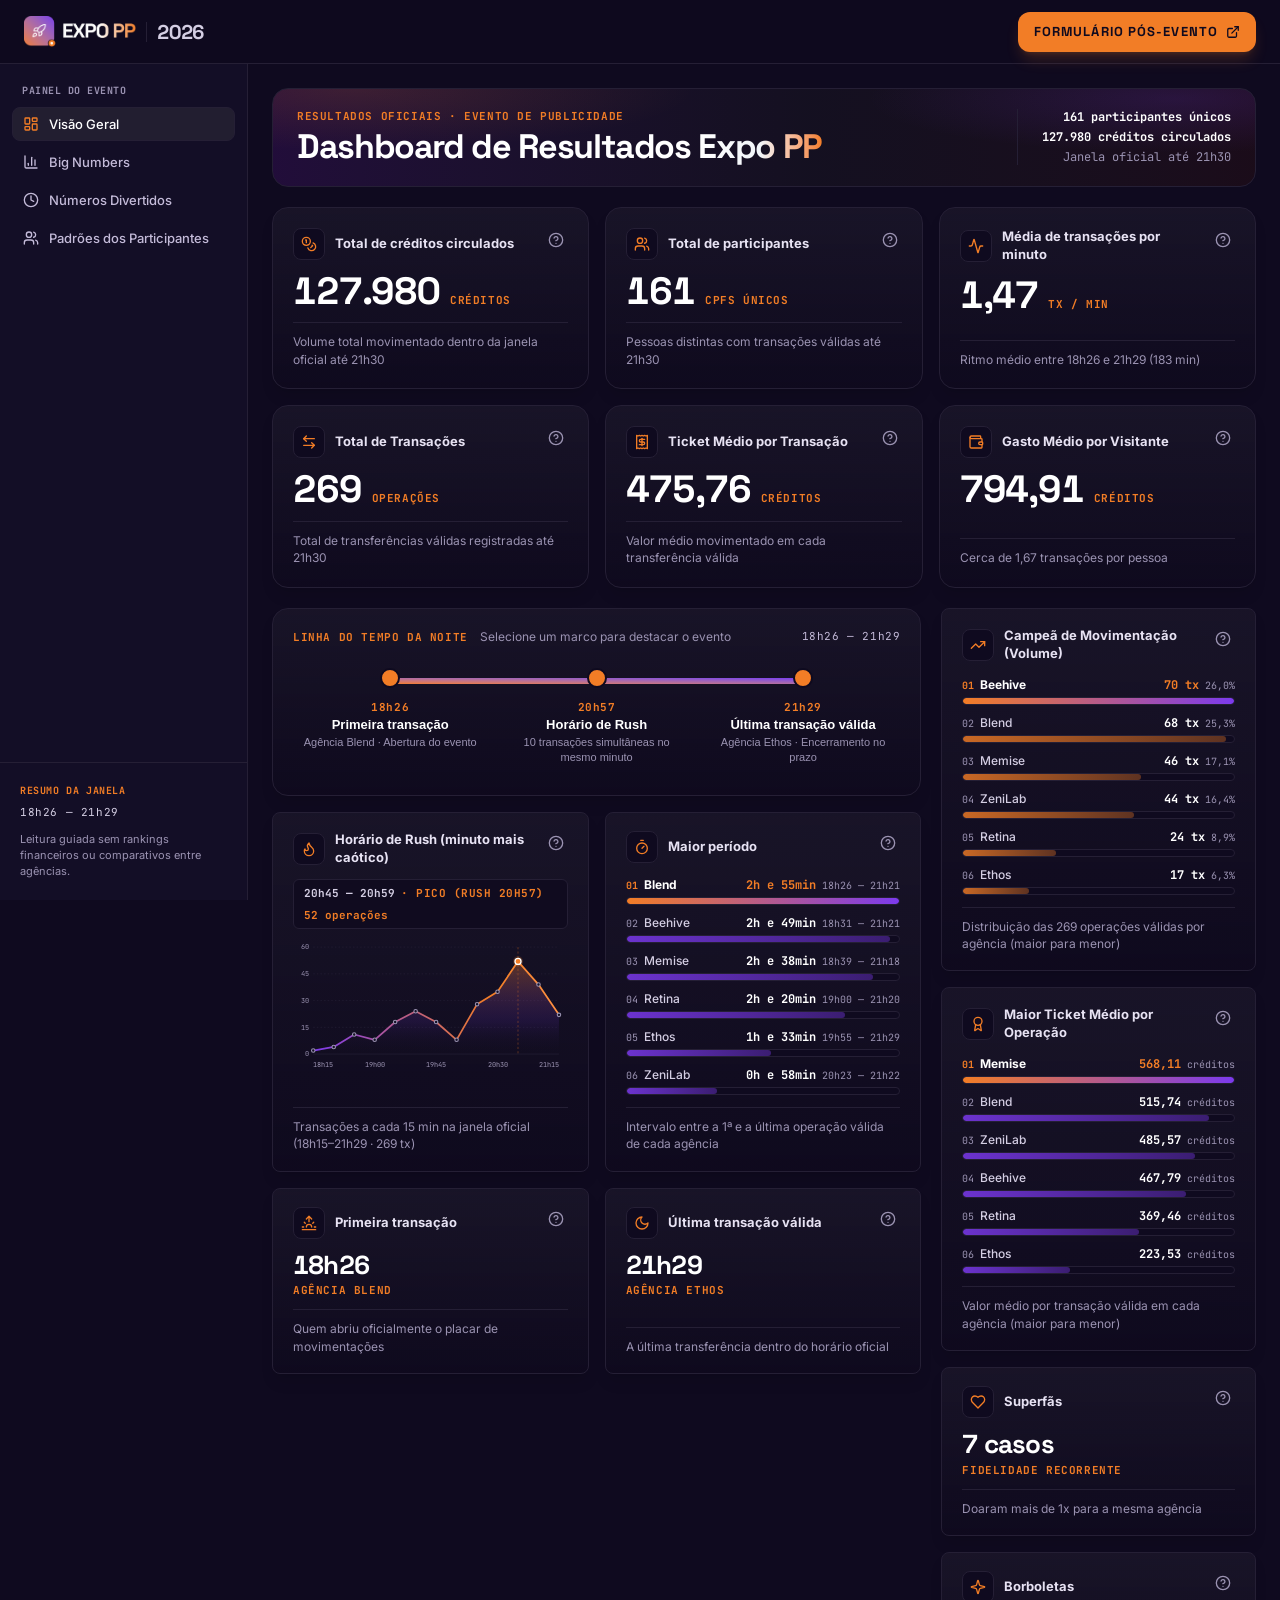
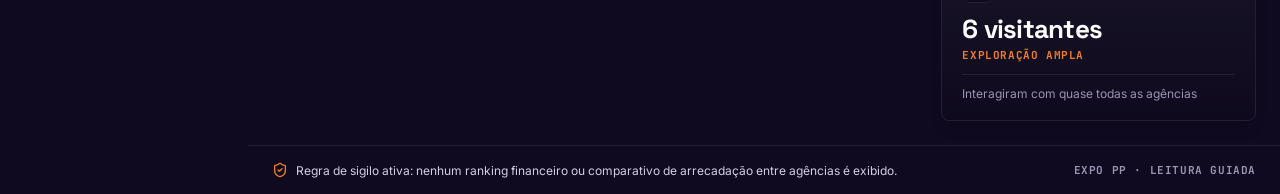
==== commit dff58797: "feat(ui): update branding and configure deployment - Add "2026" to the header logo for Expo PP brand" ====
--- a/public/expo-pp-dashboard.html
+++ b/public/expo-pp-dashboard.html
@@ -8,6 +8,7 @@
       name="description"
       content="Dashboard de resultados e destaques comportamentais da Expo PP para os alunos participantes."
     />
+    <link rel="icon" type="image/png" href="./assets/aistudio/image_f7f0da98.png" />
     <link rel="preconnect" href="https://fonts.googleapis.com" />
     <link rel="preconnect" href="https://fonts.gstatic.com" crossorigin />
     <link
@@ -170,7 +171,7 @@
         display: flex;
         align-items: center;
         justify-content: space-between;
-        gap: 16px;
+        gap: 12px;
         height: 64px;
         padding: 0 16px;
         border-bottom: 1px solid var(--expo-hairline);
@@ -180,6 +181,7 @@
 
       @media (min-width: 640px) {
         .topbar {
+          gap: 16px;
           padding: 0 24px;
         }
       }
@@ -187,8 +189,16 @@
       .logo-link {
         display: inline-flex;
         align-items: center;
+        gap: 8px;
         flex-shrink: 0;
         border-radius: 8px;
+        text-decoration: none;
+      }
+
+      @media (min-width: 640px) {
+        .logo-link {
+          gap: 10px;
+        }
       }
 
       .logo-link:focus-visible {
@@ -197,31 +207,75 @@
       }
 
       .logo-img {
-        height: 32px;
+        height: 24px;
         width: auto;
         object-fit: contain;
         display: block;
       }
 
+      @media (min-width: 640px) {
+        .logo-img {
+          height: 32px;
+        }
+      }
+
+      .logo-divider {
+        width: 1px;
+        height: 16px;
+        background-color: var(--expo-hairline);
+      }
+
+      @media (min-width: 640px) {
+        .logo-divider {
+          height: 20px;
+        }
+      }
+
+      .logo-year {
+        font-family: "Space Grotesk", system-ui, sans-serif;
+        font-size: 15px;
+        font-weight: 700;
+        line-height: 1;
+        letter-spacing: -0.02em;
+        font-variant-numeric: tabular-nums;
+        color: var(--expo-text-secondary);
+      }
+
+      @media (min-width: 640px) {
+        .logo-year {
+          font-size: 20px;
+        }
+      }
+
       .cta-form-btn {
         display: inline-flex;
         align-items: center;
-        gap: 8px;
-        height: 40px;
-        padding: 0 16px;
+        gap: 6px;
+        height: 36px;
+        padding: 0 12px;
         flex-shrink: 0;
         border-radius: 12px;
         background-color: var(--expo-primary);
         color: #0F0A1F;
         text-decoration: none;
         font-family: "Space Grotesk", system-ui, sans-serif;
-        font-size: 13px;
+        font-size: 11px;
         font-weight: 700;
-        letter-spacing: 1.1px;
+        letter-spacing: 0.9px;
         text-transform: uppercase;
         white-space: nowrap;
         box-shadow: var(--expo-shadow-md);
         transition: background-color 150ms cubic-bezier(0.16, 1, 0.3, 1);
+      }
+
+      @media (min-width: 640px) {
+        .cta-form-btn {
+          gap: 8px;
+          height: 40px;
+          padding: 0 16px;
+          font-size: 13px;
+          letter-spacing: 1.1px;
+        }
       }
 
       .cta-form-btn:hover {
@@ -1069,8 +1123,10 @@
   <body>
     <div class="app-shell">
       <header class="topbar">
-        <a href="#visao-geral" class="logo-link">
-          <img src="/assets/aistudio/image_f7f0da98.png" alt="Expo PP" class="logo-img" />
+        <a href="#visao-geral" class="logo-link" aria-label="Expo PP 2026">
+          <img src="./assets/aistudio/image_f7f0da98.png" alt="Expo PP" class="logo-img" />
+          <span class="logo-divider" aria-hidden="true"></span>
+          <span class="logo-year">2026</span>
         </a>
 
         <a
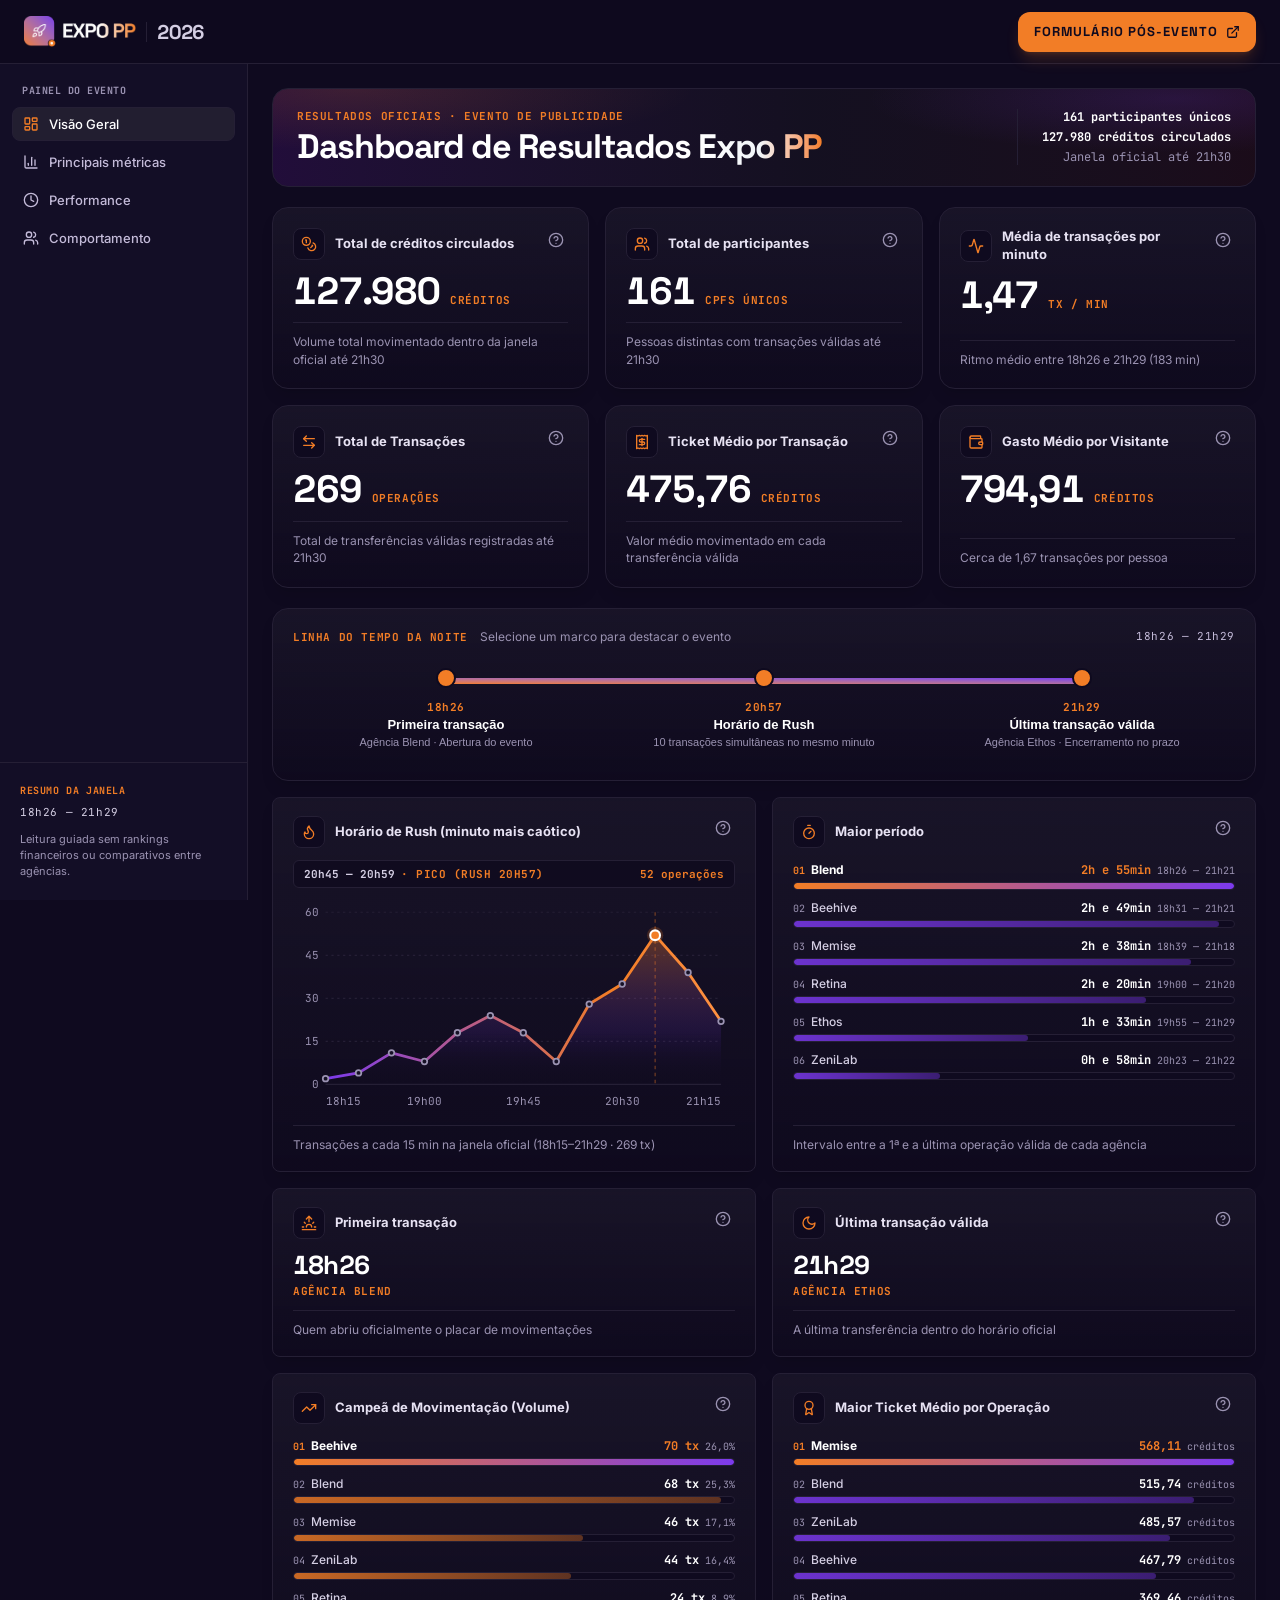
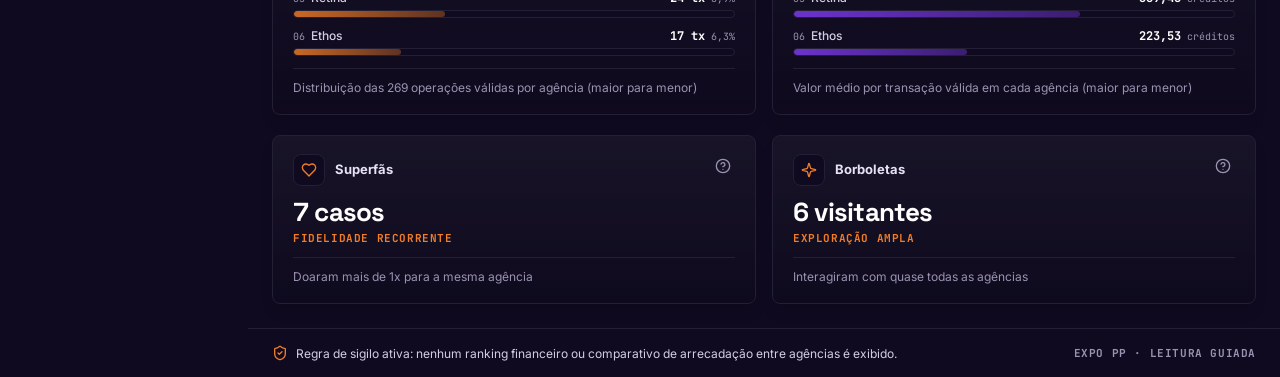
==== commit 7cb34859: "refactor: reorganize dashboard metrics and navigation Rename navigation labels, move performance-rel" ====
--- a/public/expo-pp-dashboard.html
+++ b/public/expo-pp-dashboard.html
@@ -475,37 +475,10 @@
         }
       }
 
-      .bento-12 {
-        display: grid;
-        grid-template-columns: 1fr;
-        gap: 20px;
-      }
-
-      @media (min-width: 1280px) {
-        .bento-12 {
-          grid-template-columns: repeat(12, minmax(0, 1fr));
-        }
-      }
-
-      .bento-left {
+      .section-stack {
         display: flex;
         flex-direction: column;
         gap: 16px;
-      }
-
-      .bento-right {
-        display: flex;
-        flex-direction: column;
-        gap: 16px;
-      }
-
-      @media (min-width: 1280px) {
-        .bento-left {
-          grid-column: span 8 / span 8;
-        }
-        .bento-right {
-          grid-column: span 4 / span 4;
-        }
       }
 
       .grid-2 {
@@ -517,37 +490,6 @@
       @media (min-width: 640px) {
         .grid-2 {
           grid-template-columns: repeat(2, minmax(0, 1fr));
-        }
-      }
-
-      .grid-3 {
-        display: grid;
-        grid-template-columns: 1fr;
-        gap: 16px;
-      }
-
-      @media (min-width: 640px) {
-        .grid-3 {
-          grid-template-columns: repeat(2, minmax(0, 1fr));
-        }
-      }
-
-      .grid-patterns {
-        display: grid;
-        grid-template-columns: 1fr;
-        gap: 16px;
-      }
-
-      @media (min-width: 768px) {
-        .grid-patterns {
-          grid-template-columns: repeat(2, minmax(0, 1fr));
-        }
-      }
-
-      @media (min-width: 1280px) {
-        .grid-patterns {
-          grid-template-columns: 1fr;
-          flex: 1;
         }
       }
 
@@ -1153,15 +1095,15 @@
               </a>
               <a href="#big-numbers" class="sidebar-link" data-nav="big-numbers" data-active="false">
                 <svg width="16" height="16" viewBox="0 0 24 24" fill="none" stroke="currentColor" stroke-width="2" stroke-linecap="round" stroke-linejoin="round" aria-hidden="true"><path d="M3 3v16a2 2 0 0 0 2 2h16"/><path d="M18 17V9"/><path d="M13 17V5"/><path d="M8 17v-3"/></svg>
-                <span>Big Numbers</span>
+                <span>Principais métricas</span>
               </a>
               <a href="#numeros-divertidos" class="sidebar-link" data-nav="numeros-divertidos" data-active="false">
                 <svg width="16" height="16" viewBox="0 0 24 24" fill="none" stroke="currentColor" stroke-width="2" stroke-linecap="round" stroke-linejoin="round" aria-hidden="true"><circle cx="12" cy="12" r="10"/><polyline points="12 6 12 12 16 14"/></svg>
-                <span>Números Divertidos</span>
+                <span>Performance</span>
               </a>
               <a href="#padroes" class="sidebar-link" data-nav="padroes" data-active="false">
                 <svg width="16" height="16" viewBox="0 0 24 24" fill="none" stroke="currentColor" stroke-width="2" stroke-linecap="round" stroke-linejoin="round" aria-hidden="true"><path d="M16 21v-2a4 4 0 0 0-4-4H6a4 4 0 0 0-4 4v2"/><circle cx="9" cy="7" r="4"/><path d="M22 21v-2a4 4 0 0 0-3-3.87"/><path d="M16 3.13a4 4 0 0 1 0 7.75"/></svg>
-                <span>Padrões dos Participantes</span>
+                <span>Comportamento</span>
               </a>
             </nav>
           </div>
@@ -1198,21 +1140,20 @@
               </div>
             </section>
 
-            <section id="big-numbers" class="section-anchor" aria-label="Big Numbers">
+            <section id="big-numbers" class="section-anchor" aria-label="Principais métricas">
               <div id="grid-big-numbers" class="grid-kpi"></div>
             </section>
 
-            <div class="bento-12">
-              <section id="numeros-divertidos" class="section-anchor bento-left" aria-label="Números Divertidos">
-                <div id="timeline-card" class="card card-kpi" aria-label="Linha do tempo cronológica dos principais marcos do evento"></div>
-                <div id="grid-fun-top" class="grid-2"></div>
-                <div id="grid-fun-bottom" class="grid-3"></div>
-              </section>
-
-              <section id="padroes" class="section-anchor bento-right" aria-label="Padrões dos Participantes">
-                <div id="grid-patterns" class="grid-patterns"></div>
-              </section>
-            </div>
+            <section id="numeros-divertidos" class="section-anchor section-stack" aria-label="Performance">
+              <div id="timeline-card" class="card card-kpi" aria-label="Linha do tempo cronológica dos principais marcos do evento"></div>
+              <div id="grid-fun-top" class="grid-2"></div>
+              <div id="grid-fun-bottom" class="grid-2"></div>
+              <div id="grid-fun-bars" class="grid-2"></div>
+            </section>
+
+            <section id="padroes" class="section-anchor" aria-label="Comportamento">
+              <div id="grid-patterns" class="grid-2"></div>
+            </section>
           </div>
         </main>
 
@@ -1395,7 +1336,7 @@
           }
         ];
 
-        const PATTERNS = [
+        const FUN_BARS = [
           {
             id: 'volume-champion',
             title: 'Campeã de Movimentação (Volume)',
@@ -1433,7 +1374,10 @@
               { agency: 'Retina', numericValue: 369.46, displayValue: '369,46', detail: 'créditos' },
               { agency: 'Ethos', numericValue: 223.53, displayValue: '223,53', detail: 'créditos' }
             ]
-          },
+          }
+        ];
+
+        const PATTERNS = [
           {
             id: 'superfans',
             title: 'Superfãs',
@@ -1732,6 +1676,7 @@
         document.getElementById('grid-fun-top').innerHTML = FUN_TOP.map(renderCard).join('');
         bindLineChartEvents();
         document.getElementById('grid-fun-bottom').innerHTML = FUN_BOTTOM.map(renderCard).join('');
+        document.getElementById('grid-fun-bars').innerHTML = FUN_BARS.map(renderCard).join('');
         document.getElementById('grid-patterns').innerHTML = PATTERNS.map(renderCard).join('');
 
         document.querySelectorAll('.sidebar-link').forEach(function (link) {
